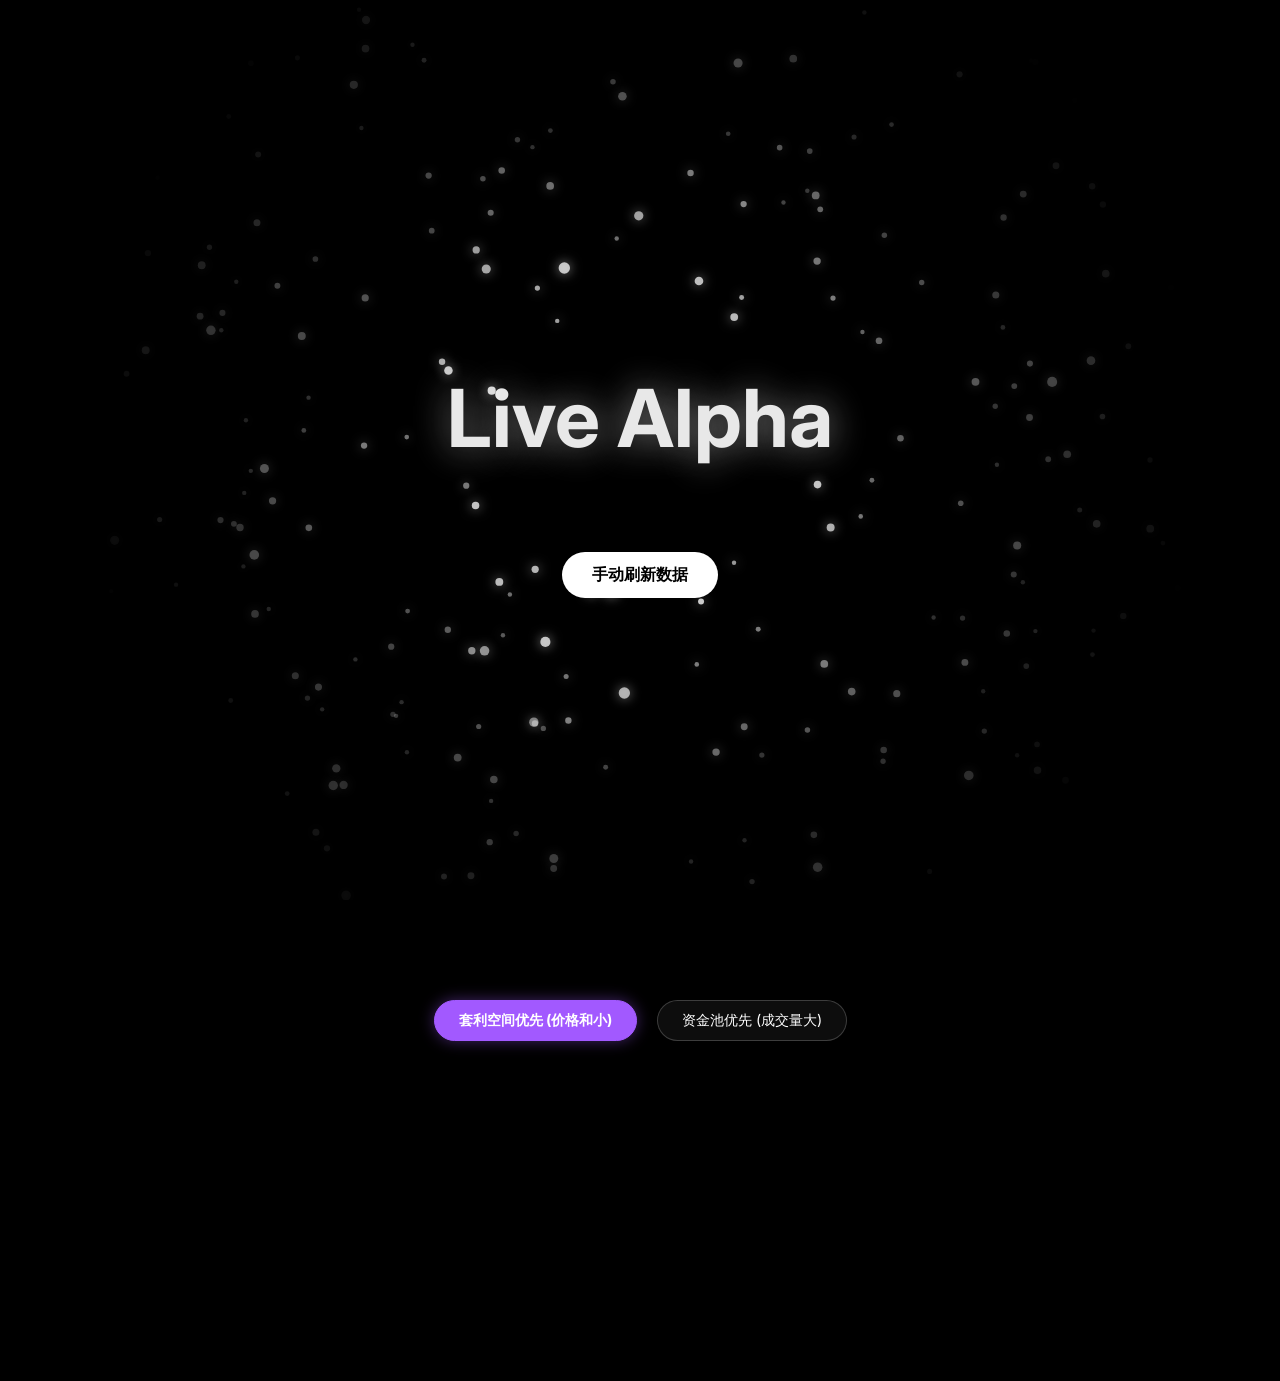
==== index.html @ 34302484 "修复 Polymarket 行情看板的三个核心 Bug 1. 修复图片不相关问题：确保图片优先级为 icon > outcomes[0].image > image 2. 修复价格全是0.5的问题：增" ====
<!DOCTYPE html>
<html lang="zh-CN">
<head>
    <meta charset="UTF-8">
    <meta name="viewport" content="width=device-width, initial-scale=1.0">
    <title>套利监控系统</title>
    <link rel="stylesheet" href="style.css">
</head>
<body>
    <section class="hero">
        <canvas id="particle-canvas"></canvas>
        <h1 class="card-title">Live Alpha</h1>
        <a href="#" class="primary-btn" onclick="fetchAndRenderMarkets()">手动刷新数据</a>
    </section>

    <div class="content-section">
        <div class="sort-controls">
            <button class="sort-btn active" data-sort="arbitrage">套利空间优先 (价格和小)</button>
            <button class="sort-btn" data-sort="volume">资金池优先 (成交量大)</button>
        </div>
        <div class="project-grid" id="market-grid"></div>
    </div>

    <script src="script.js"></script>
</body>
</html>
---- style.css ----
/* 基础样式 */
@import url('https://fonts.googleapis.com/css2?family=Inter:wght@400;700&display=swap');

body {
    margin: 0;
    padding: 0;
    background: #000;
    font-family: 'Inter', sans-serif;
    color: #fff;
    overflow-x: hidden;
}

/* 粒子背景容器 */
/* 修改：将背景设为固定定位，覆盖整个视口 */
#particle-canvas {
    position: fixed; /* 关键：固定定位，不随滚动条移动 */
    top: 0;
    left: 0;
    width: 100vw;
    height: 100vh;
    z-index: -1; /* 确保在所有内容层之下 */
    pointer-events: none;
}

/* 修改：Hero 只要保留高度，不再包裹 Canvas */
.hero {
    position: relative;
    height: 100vh;
    display: flex;
    flex-direction: column;
    justify-content: center;
    align-items: center;
    background: transparent; /* 确保透明，看得到背后的粒子 */
}

/* 标题样式 */
.card-title {
    font-size: 5rem;
    z-index: 1;
    pointer-events: none;
    transition: opacity 0.3s ease;
}

/* 按钮样式 */
.primary-btn {
    z-index: 1;
    padding: 12px 30px;
    background: white;
    color: black;
    text-decoration: none;
    border-radius: 50px;
    font-weight: bold;
    margin-top: 20px;
    transition: 0.3s;
}

.primary-btn:hover {
    transform: scale(1.05);
    box-shadow: 0 0 20px rgba(255,255,255,0.4);
}

/* 预测卡片网格布局 */
.content-section {
    position: relative;
    padding: 100px 50px;
    z-index: 1;
}

.project-grid {
    display: grid;
    grid-template-columns: repeat(auto-fill, minmax(300px, 1fr));
    gap: 30px;
    max-width: 1200px;
    margin: 0 auto;
    min-height: 200px; /* 保证容器有初始高度供粒子避让 */
}

/* 预测卡片样式 */
/* 预测卡片样式 - 修正版 */
.project-card {
    background: rgba(255, 255, 255, 0.05);
    border: 1px solid rgba(255, 255, 255, 0.1);
    border-radius: 15px;
    overflow: hidden;
    text-decoration: none;
    color: white;
    /* 初始状态：透明且下移 */
    opacity: 0;
    transform: translateY(50px);
    /* 动画过渡 */
    transition: opacity 0.6s cubic-bezier(0.2, 0.8, 0.2, 1), 
                transform 0.6s cubic-bezier(0.2, 0.8, 0.2, 1),
                background 0.3s ease,
                border-color 0.3s ease;
}

/* 激活状态：显示且回到原位 */
.project-card.show {    
    opacity: 1 !important;
    transform: translateY(0) !important;
}
.project-card:hover {
    transform: translateY(-10px);
    border-color: var(--theme);
    background: rgba(255, 255, 255, 0.1);
    box-shadow: 0 10px 30px rgba(0, 0, 0, 0.5);
}

.card-content {
    padding: 20px;
}

.card-content h3 {
    margin: 0 0 10px 0;
}

.card-content p {
    margin: 5px 0;
    opacity: 0.8;
}
/* 排序控制台样式 */
.sort-controls {
    display: flex;
    justify-content: center;
    gap: 20px;
    margin-bottom: 40px;
    position: relative;
    z-index: 2;
}
.sort-btn {
    background: rgba(255, 255, 255, 0.05);
    border: 1px solid rgba(255, 255, 255, 0.2);
    color: white;
    padding: 10px 24px;
    border-radius: 30px;
    cursor: pointer;
    font-size: 0.9rem;
    font-family: 'Inter', sans-serif;
    transition: all 0.3s ease;
    backdrop-filter: blur(5px);
}
.sort-btn:hover {
    background: rgba(255, 255, 255, 0.15);
}
.sort-btn.active {
    background: #a259ff;
    border-color: #a259ff;
    box-shadow: 0 0 15px rgba(162, 89, 255, 0.4);
    font-weight: bold;
}
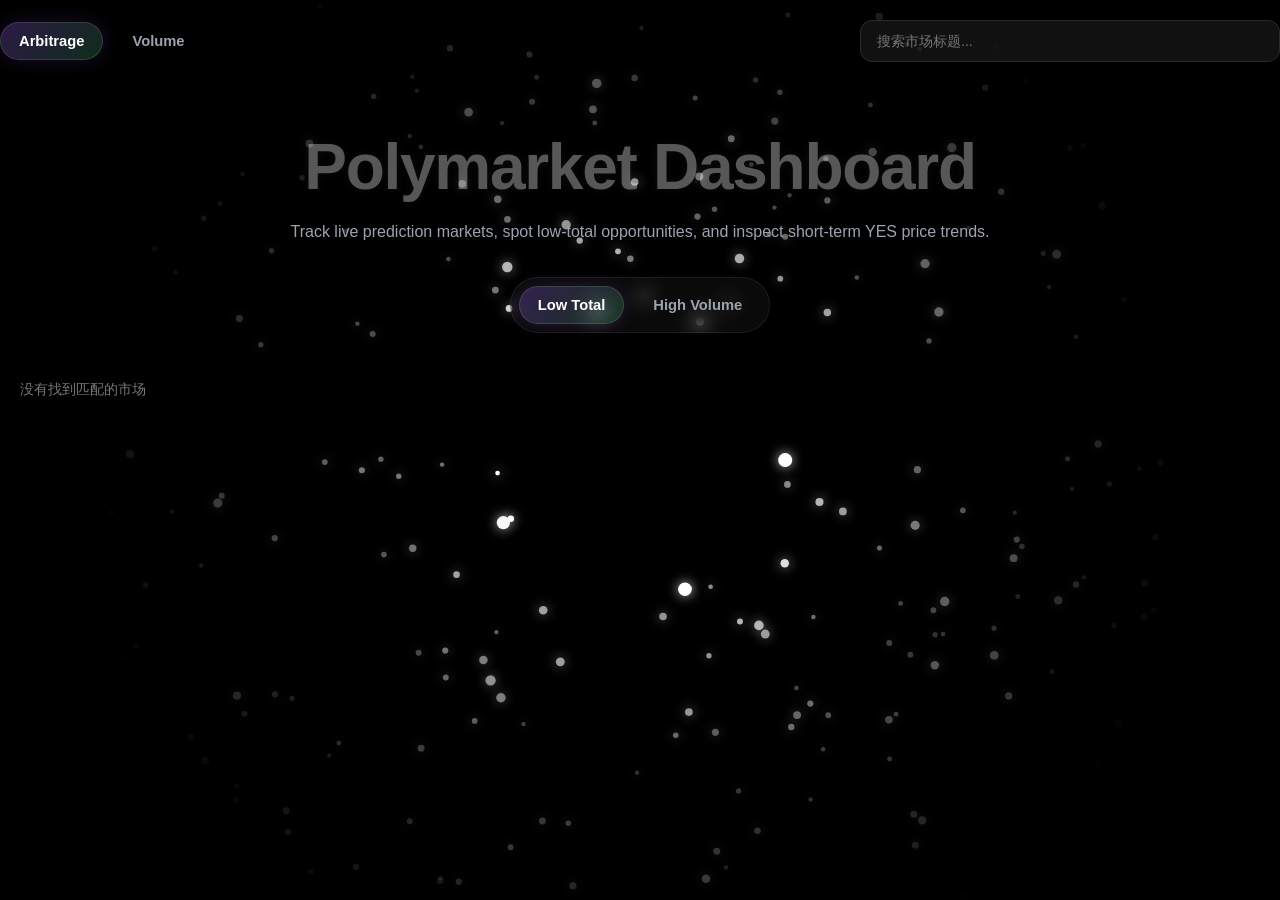
==== commit 2b576b72: "添加 DIFF 差价显示功能" ====
--- a/index.html
+++ b/index.html
@@ -3,24 +3,53 @@
 <head>
     <meta charset="UTF-8">
     <meta name="viewport" content="width=device-width, initial-scale=1.0">
-    <title>套利监控系统</title>
+    <title>Polymarket Dashboard</title>
     <link rel="stylesheet" href="style.css">
 </head>
 <body>
-    <section class="hero">
-        <canvas id="particle-canvas"></canvas>
-        <h1 class="card-title">Live Alpha</h1>
-        <a href="#" class="primary-btn" onclick="fetchAndRenderMarkets()">手动刷新数据</a>
-    </section>
+    <div class="toolbar" style="display:flex; flex-wrap:wrap; gap:12px; align-items:center; justify-content:space-between; margin:20px 0;">
+    <div style="display:flex; gap:10px; flex-wrap:wrap;">
+        <button class="sort-btn active" data-sort="arbitrage">Arbitrage</button>
+        <button class="sort-btn" data-sort="volume">Volume</button>
+    </div>
 
-    <div class="content-section">
-        <div class="sort-controls">
-            <button class="sort-btn active" data-sort="arbitrage">套利空间优先 (价格和小)</button>
-            <button class="sort-btn" data-sort="volume">资金池优先 (成交量大)</button>
-        </div>
-        <div class="project-grid" id="market-grid"></div>
+    <div style="flex:1; min-width:260px; max-width:420px; margin-left:auto;">
+        <input
+            id="market-search"
+            type="text"
+            placeholder="搜索市场标题..."
+            style="
+                width:100%;
+                padding:12px 16px;
+                border-radius:12px;
+                border:1px solid #2a2a2a;
+                background:#111;
+                color:#fff;
+                outline:none;
+                font-size:14px;
+            "
+        />
     </div>
+</div>
+
+    <canvas id="particle-canvas"></canvas>
+
+    <main class="page-shell">
+        <section class="hero-section">
+            <h1 class="card-title">Polymarket Dashboard</h1>
+            <p class="hero-subtitle">Track live prediction markets, spot low-total opportunities, and inspect short-term YES price trends.</p>
+        </section>
+
+        <section class="toolbar-section">   
+            <div class="sort-group">
+                <button class="sort-btn active" data-sort="arbitrage">Low Total</button>
+                <button class="sort-btn" data-sort="volume">High Volume</button>
+            </div>
+        </section>
+
+        <section class="project-grid" id="market-grid"></section>
+    </main>
 
     <script src="script.js"></script>
 </body>
-</html>+</html>
--- a/style.css
+++ b/style.css
@@ -1,150 +1,170 @@
-/* 基础样式 */
-@import url('https://fonts.googleapis.com/css2?family=Inter:wght@400;700&display=swap');
+* {
+    box-sizing: border-box;
+}
 
-body {
+html, body {
     margin: 0;
     padding: 0;
     background: #000;
-    font-family: 'Inter', sans-serif;
     color: #fff;
+    font-family: Arial, sans-serif;
+    min-height: 100%;
+}
+
+body {
     overflow-x: hidden;
 }
 
-/* 粒子背景容器 */
-/* 修改：将背景设为固定定位，覆盖整个视口 */
 #particle-canvas {
-    position: fixed; /* 关键：固定定位，不随滚动条移动 */
-    top: 0;
-    left: 0;
+    position: fixed;
+    inset: 0;
     width: 100vw;
     height: 100vh;
-    z-index: -1; /* 确保在所有内容层之下 */
+    z-index: 0;
     pointer-events: none;
 }
 
-/* 修改：Hero 只要保留高度，不再包裹 Canvas */
-.hero {
+.page-shell {
     position: relative;
-    height: 100vh;
-    display: flex;
-    flex-direction: column;
-    justify-content: center;
-    align-items: center;
-    background: transparent; /* 确保透明，看得到背后的粒子 */
+    z-index: 1;
+    width: 100%;
+    max-width: 1280px;
+    margin: 0 auto;
+    padding: 48px 20px 80px;
 }
 
-/* 标题样式 */
-.card-title {
-    font-size: 5rem;
-    z-index: 1;
-    pointer-events: none;
-    transition: opacity 0.3s ease;
+.hero-section {
+    text-align: center;
+    margin-bottom: 32px;
 }
 
-/* 按钮样式 */
-.primary-btn {
-    z-index: 1;
-    padding: 12px 30px;
-    background: white;
-    color: black;
-    text-decoration: none;
-    border-radius: 50px;
-    font-weight: bold;
-    margin-top: 20px;
-    transition: 0.3s;
+.card-title {
+    margin: 0;
+    font-size: clamp(2rem, 5vw, 4rem);
+    font-weight: 800;
+    letter-spacing: -0.02em;
+    color: #fff;
+    opacity: 0.95;
+    transition: opacity 0.25s ease, text-shadow 0.25s ease;
 }
 
-.primary-btn:hover {
-    transform: scale(1.05);
-    box-shadow: 0 0 20px rgba(255,255,255,0.4);
+.hero-subtitle {
+    margin: 14px auto 0;
+    max-width: 760px;
+    color: #9ca3af;
+    font-size: 1rem;
+    line-height: 1.7;
 }
 
-/* 预测卡片网格布局 */
-.content-section {
-    position: relative;
-    padding: 100px 50px;
-    z-index: 1;
+.toolbar-section {
+    display: flex;
+    justify-content: center;
+    margin-bottom: 28px;
+}
+
+.sort-group {
+    display: inline-flex;
+    gap: 10px;
+    padding: 8px;
+    border-radius: 999px;
+    background: rgba(255, 255, 255, 0.04);
+    border: 1px solid rgba(255, 255, 255, 0.08);
+    backdrop-filter: blur(10px);
+}
+
+.sort-btn {
+    appearance: none;
+    border: 1px solid transparent;
+    background: transparent;
+    color: #9ca3af;
+    padding: 10px 18px;
+    border-radius: 999px;
+    font-size: 0.92rem;
+    font-weight: 700;
+    cursor: pointer;
+    transition: all 0.2s ease;
+}
+
+.sort-btn:hover {
+    color: #fff;
+    border-color: rgba(255, 255, 255, 0.12);
+    background: rgba(255, 255, 255, 0.05);
+}
+
+.sort-btn.active {
+    color: #fff;
+    background: linear-gradient(135deg, rgba(162, 89, 255, 0.28), rgba(74, 222, 128, 0.2));
+    border-color: rgba(255, 255, 255, 0.12);
+    box-shadow: 0 0 18px rgba(162, 89, 255, 0.16);
 }
 
 .project-grid {
     display: grid;
-    grid-template-columns: repeat(auto-fill, minmax(300px, 1fr));
-    gap: 30px;
-    max-width: 1200px;
-    margin: 0 auto;
-    min-height: 200px; /* 保证容器有初始高度供粒子避让 */
+    grid-template-columns: repeat(4, minmax(0, 1fr));
+    gap: 22px;
+    align-items: start;
 }
 
-/* 预测卡片样式 */
-/* 预测卡片样式 - 修正版 */
 .project-card {
-    background: rgba(255, 255, 255, 0.05);
-    border: 1px solid rgba(255, 255, 255, 0.1);
-    border-radius: 15px;
+    position: relative;
+    text-decoration: none;
+    color: inherit;
+    background: rgba(16, 16, 16, 0.94);
+    border: 1px solid rgba(255, 255, 255, 0.07);
+    border-radius: 18px;
     overflow: hidden;
-    text-decoration: none;
-    color: white;
-    /* 初始状态：透明且下移 */
-    opacity: 0;
-    transform: translateY(50px);
-    /* 动画过渡 */
-    transition: opacity 0.6s cubic-bezier(0.2, 0.8, 0.2, 1), 
-                transform 0.6s cubic-bezier(0.2, 0.8, 0.2, 1),
-                background 0.3s ease,
-                border-color 0.3s ease;
+    transition: transform 0.22s ease, box-shadow 0.22s ease, border-color 0.22s ease;
+    box-shadow: 0 10px 28px rgba(0, 0, 0, 0.28);
+    backdrop-filter: blur(8px);
 }
 
-/* 激活状态：显示且回到原位 */
-.project-card.show {    
-    opacity: 1 !important;
-    transform: translateY(0) !important;
-}
 .project-card:hover {
-    transform: translateY(-10px);
-    border-color: var(--theme);
-    background: rgba(255, 255, 255, 0.1);
-    box-shadow: 0 10px 30px rgba(0, 0, 0, 0.5);
+    transform: translateY(-4px);
+    border-color: rgba(255, 255, 255, 0.14);
+    box-shadow: 0 18px 36px rgba(0, 0, 0, 0.4);
 }
 
-.card-content {
-    padding: 20px;
+.project-card.show {
+    opacity: 1;
+    transform: translateY(0);
 }
 
-.card-content h3 {
-    margin: 0 0 10px 0;
+@media (max-width: 1100px) {
+    .project-grid {
+        grid-template-columns: repeat(3, minmax(0, 1fr));
+    }
 }
 
-.card-content p {
-    margin: 5px 0;
-    opacity: 0.8;
+@media (max-width: 800px) {
+    .page-shell {
+        padding: 36px 16px 60px;
+    }
+
+    .project-grid {
+        grid-template-columns: repeat(2, minmax(0, 1fr));
+        gap: 18px;
+    }
+
+    .hero-subtitle {
+        font-size: 0.95rem;
+    }
 }
-/* 排序控制台样式 */
-.sort-controls {
-    display: flex;
-    justify-content: center;
-    gap: 20px;
-    margin-bottom: 40px;
-    position: relative;
-    z-index: 2;
+
+@media (max-width: 560px) {
+    .project-grid {
+        grid-template-columns: 1fr;
+    }
+
+    .sort-group {
+        width: 100%;
+        justify-content: center;
+        flex-wrap: wrap;
+        border-radius: 18px;
+    }
+
+    .sort-btn {
+        flex: 1 1 auto;
+        min-width: 120px;
+        text-align: center;
+    }
 }
-.sort-btn {
-    background: rgba(255, 255, 255, 0.05);
-    border: 1px solid rgba(255, 255, 255, 0.2);
-    color: white;
-    padding: 10px 24px;
-    border-radius: 30px;
-    cursor: pointer;
-    font-size: 0.9rem;
-    font-family: 'Inter', sans-serif;
-    transition: all 0.3s ease;
-    backdrop-filter: blur(5px);
-}
-.sort-btn:hover {
-    background: rgba(255, 255, 255, 0.15);
-}
-.sort-btn.active {
-    background: #a259ff;
-    border-color: #a259ff;
-    box-shadow: 0 0 15px rgba(162, 89, 255, 0.4);
-    font-weight: bold;
-}
